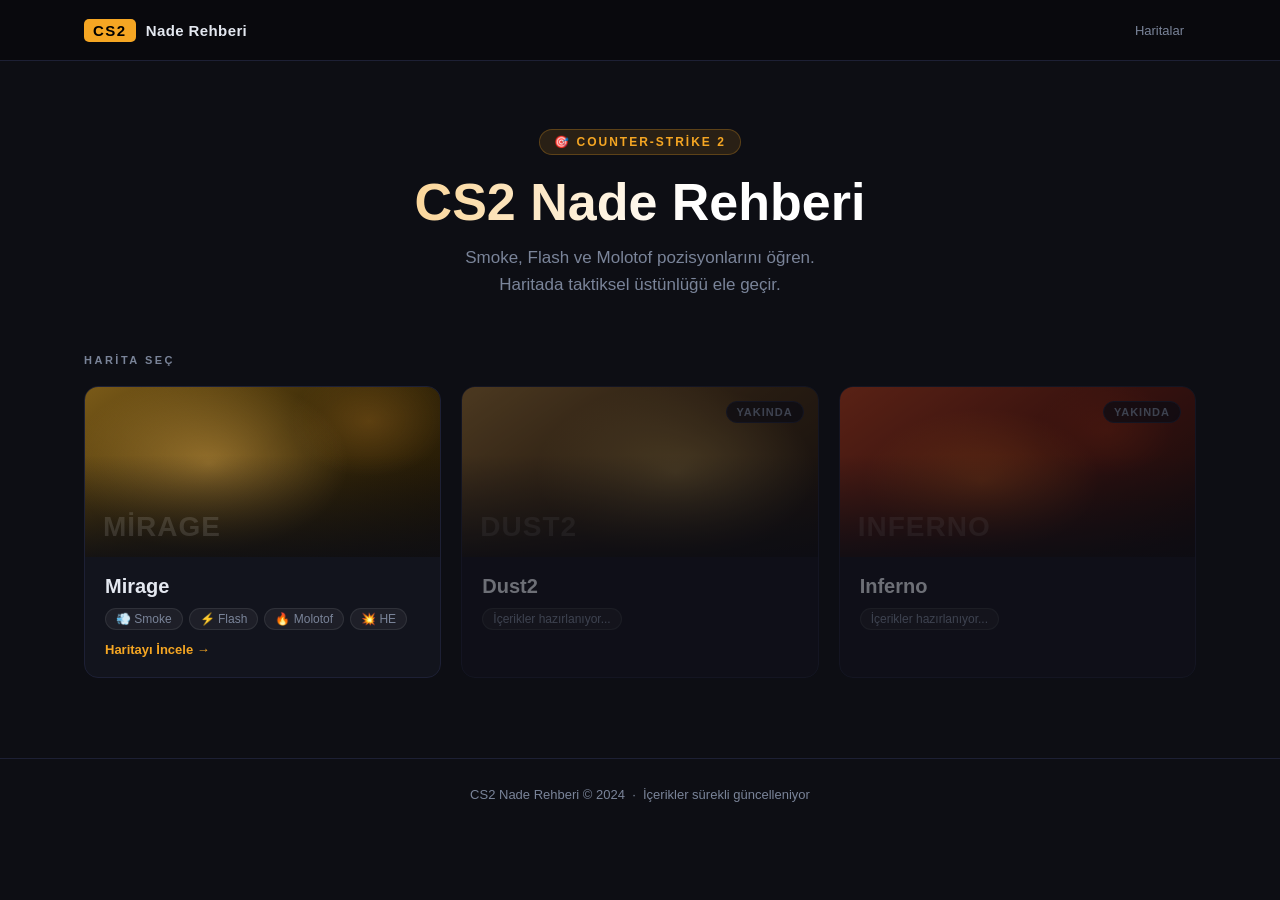
==== index.html @ f749a15d "Site Açılışı ve Mirage" ====
<!DOCTYPE html>
<html lang="tr">
<head>
  <meta charset="UTF-8" />
  <meta name="viewport" content="width=device-width, initial-scale=1.0" />
  <title>CS2 Nade Rehberi</title>
  <meta name="description" content="CS2 haritaları için smoke, flash ve molotof pozisyonları. Mirage, Dust2, Inferno video rehberi." />
  <link rel="stylesheet" href="style.css" />
</head>
<body>

  <header>
    <div class="header-inner">
      <a href="index.html" class="logo">
        <span class="logo-badge">CS2</span>
        <span class="logo-label">Nade Rehberi</span>
      </a>
      <nav>
        <a href="index.html">Haritalar</a>
      </nav>
    </div>
  </header>

  <main>
    <section class="hero">
      <span class="hero-eyebrow">🎯 Counter-Strike 2</span>
      <h1>CS2 Nade Rehberi</h1>
      <p>Smoke, Flash ve Molotof pozisyonlarını öğren.<br>Haritada taktiksel üstünlüğü ele geçir.</p>
    </section>

    <p class="section-label">Harita Seç</p>

    <div class="maps-grid">

      <!-- ─── MIRAGE ─── -->
      <a href="mirage.html" class="map-card active-map">
        <div class="map-art mirage-art">
          <span class="map-art-label">Mirage</span>
        </div>
        <div class="map-info">
          <h2>Mirage</h2>
          <div class="nade-tags">
            <span class="nade-tag">💨 Smoke</span>
            <span class="nade-tag">⚡ Flash</span>
            <span class="nade-tag">🔥 Molotof</span>
            <span class="nade-tag">💥 HE</span>
          </div>
          <div class="tag-arrow">
            Haritayı İncele →
          </div>
        </div>
      </a>

      <!-- ─── DUST2 ─── -->
      <div class="map-card inactive-map">
        <div class="map-art dust2-art">
          <span class="map-art-label">Dust2</span>
          <span class="soon-badge">Yakında</span>
        </div>
        <div class="map-info">
          <h2>Dust2</h2>
          <div class="nade-tags">
            <span class="nade-tag">İçerikler hazırlanıyor...</span>
          </div>
        </div>
      </div>

      <!-- ─── INFERNO ─── -->
      <div class="map-card inactive-map">
        <div class="map-art inferno-art">
          <span class="map-art-label">Inferno</span>
          <span class="soon-badge">Yakında</span>
        </div>
        <div class="map-info">
          <h2>Inferno</h2>
          <div class="nade-tags">
            <span class="nade-tag">İçerikler hazırlanıyor...</span>
          </div>
        </div>
      </div>

    </div>
  </main>

  <footer>
    <p>CS2 Nade Rehberi &copy; 2024 &nbsp;·&nbsp; İçerikler sürekli güncelleniyor</p>
  </footer>

</body>
</html>
---- style.css ----
/* ================================================
   CS2 Nade Rehberi — Stylesheet
   ================================================ */

:root {
  --bg:          #0d0e14;
  --bg-card:     #12141d;
  --bg-card-h:   #191c28;
  --bg-nav:      #09090d;
  --accent:      #f5a623;
  --accent-h:    #ffc04d;
  --t-col:       #c0392b;
  --t-col-h:     #e74c3c;
  --ct-col:      #1a6ea0;
  --ct-col-h:    #2980b9;
  --smoke-col:   #5d7fa3;
  --flash-col:   #e8c520;
  --mol-col:     #e07020;
  --he-col:      #27ae60;
  --text:        #e4e8f0;
  --text-m:      #7a8499;
  --border:      #1d2035;
  --radius:      14px;
  --radius-sm:   8px;
  --shadow:      0 4px 24px rgba(0,0,0,0.5);
}

*, *::before, *::after { margin:0; padding:0; box-sizing:border-box; }

html { scroll-behavior: smooth; }

body {
  background: var(--bg);
  color: var(--text);
  font-family: 'Segoe UI', -apple-system, BlinkMacSystemFont, 'Helvetica Neue', sans-serif;
  min-height: 100vh;
  -webkit-font-smoothing: antialiased;
}

/* ── HEADER ───────────────────────────────────── */
header {
  background: var(--bg-nav);
  border-bottom: 1px solid var(--border);
  position: sticky;
  top: 0;
  z-index: 200;
  backdrop-filter: blur(12px);
}

.header-inner {
  max-width: 1160px;
  margin: 0 auto;
  padding: 0 24px;
  height: 60px;
  display: flex;
  align-items: center;
  justify-content: space-between;
}

.logo {
  display: flex;
  align-items: center;
  gap: 10px;
  text-decoration: none;
}

.logo-badge {
  background: var(--accent);
  color: #000;
  font-weight: 900;
  font-size: 15px;
  padding: 3px 9px;
  border-radius: 5px;
  letter-spacing: 1.5px;
}

.logo-label {
  font-size: 15px;
  font-weight: 600;
  color: var(--text);
  letter-spacing: 0.4px;
}

nav { display:flex; gap:6px; }

nav a {
  color: var(--text-m);
  text-decoration: none;
  font-size: 13px;
  padding: 6px 12px;
  border-radius: var(--radius-sm);
  transition: color 0.2s, background 0.2s;
}

nav a:hover { color: var(--text); background: rgba(255,255,255,0.05); }

/* ── BREADCRUMB ───────────────────────────────── */
.breadcrumb {
  max-width: 1160px;
  margin: 0 auto;
  padding: 18px 24px 0;
  display: flex;
  align-items: center;
  gap: 8px;
  font-size: 13px;
  color: var(--text-m);
}

.breadcrumb a { color: var(--text-m); text-decoration:none; transition: color 0.2s; }
.breadcrumb a:hover { color: var(--accent); }
.breadcrumb .sep { opacity: 0.35; font-size: 11px; }
.breadcrumb .current { color: var(--text); }

/* ── MAIN ─────────────────────────────────────── */
main {
  max-width: 1160px;
  margin: 0 auto;
  padding: 48px 24px 80px;
}

/* ── HERO ─────────────────────────────────────── */
.hero {
  text-align: center;
  padding: 20px 0 56px;
}

.hero-eyebrow {
  display: inline-block;
  background: rgba(245,166,35,0.12);
  border: 1px solid rgba(245,166,35,0.25);
  color: var(--accent);
  font-size: 12px;
  font-weight: 700;
  letter-spacing: 2px;
  text-transform: uppercase;
  padding: 5px 14px;
  border-radius: 20px;
  margin-bottom: 20px;
}

.hero h1 {
  font-size: 52px;
  font-weight: 900;
  line-height: 1.05;
  background: linear-gradient(100deg, var(--accent) 0%, #fff 55%);
  -webkit-background-clip: text;
  -webkit-text-fill-color: transparent;
  background-clip: text;
  margin-bottom: 14px;
}

.hero p {
  color: var(--text-m);
  font-size: 17px;
  max-width: 480px;
  margin: 0 auto;
  line-height: 1.6;
}

/* ── MAP GRID ─────────────────────────────────── */
.section-label {
  font-size: 11px;
  font-weight: 700;
  letter-spacing: 2.5px;
  text-transform: uppercase;
  color: var(--text-m);
  margin-bottom: 20px;
}

.maps-grid {
  display: grid;
  grid-template-columns: repeat(auto-fill, minmax(320px, 1fr));
  gap: 20px;
}

.map-card {
  position: relative;
  background: var(--bg-card);
  border: 1px solid var(--border);
  border-radius: var(--radius);
  overflow: hidden;
  text-decoration: none;
  color: var(--text);
  display: block;
  transition: transform 0.22s ease, border-color 0.22s, box-shadow 0.22s;
}

.map-card.active-map:hover {
  transform: translateY(-5px);
  border-color: var(--accent);
  box-shadow: 0 12px 40px rgba(245,166,35,0.18);
}

.map-card.inactive-map {
  opacity: 0.45;
  cursor: default;
  pointer-events: none;
}

/* Map art banners */
.map-art {
  height: 170px;
  position: relative;
  overflow: hidden;
}

.map-art::after {
  content: '';
  position: absolute;
  inset: 0;
  background: linear-gradient(to bottom, transparent 40%, rgba(13,14,20,0.85) 100%);
}

.mirage-art {
  background:
    radial-gradient(ellipse 60% 80% at 35% 45%, rgba(210,160,70,0.55) 0%, transparent 65%),
    radial-gradient(ellipse 40% 60% at 80% 20%, rgba(150,100,30,0.4) 0%, transparent 55%),
    linear-gradient(145deg, #7a5a18 0%, #3d2c08 45%, #1a1205 100%);
}

.dust2-art {
  background:
    radial-gradient(ellipse 60% 80% at 60% 50%, rgba(220,180,90,0.5) 0%, transparent 65%),
    linear-gradient(145deg, #9a7030 0%, #4a3010 50%, #1a1008 100%);
}

.inferno-art {
  background:
    radial-gradient(ellipse 55% 70% at 40% 55%, rgba(240,110,25,0.55) 0%, transparent 60%),
    radial-gradient(ellipse 35% 50% at 75% 25%, rgba(180,50,10,0.4) 0%, transparent 55%),
    linear-gradient(145deg, #b83c18 0%, #6a1808 50%, #1a0804 100%);
}

.map-art-label {
  position: absolute;
  bottom: 14px;
  left: 18px;
  z-index: 2;
  font-size: 28px;
  font-weight: 900;
  letter-spacing: 1px;
  color: rgba(255,255,255,0.12);
  text-transform: uppercase;
  user-select: none;
}

.soon-badge {
  position: absolute;
  top: 14px;
  right: 14px;
  z-index: 3;
  background: rgba(10,10,18,0.75);
  border: 1px solid var(--border);
  color: var(--text-m);
  font-size: 11px;
  font-weight: 700;
  letter-spacing: 1px;
  text-transform: uppercase;
  padding: 4px 10px;
  border-radius: 20px;
  backdrop-filter: blur(8px);
}

.map-info { padding: 18px 20px 20px; }

.map-info h2 {
  font-size: 20px;
  font-weight: 800;
  margin-bottom: 10px;
}

.nade-tags { display:flex; gap:6px; flex-wrap:wrap; }

.nade-tag {
  background: rgba(255,255,255,0.05);
  border: 1px solid rgba(255,255,255,0.08);
  color: var(--text-m);
  font-size: 12px;
  padding: 3px 10px;
  border-radius: 20px;
}

.tag-arrow {
  display: flex;
  align-items: center;
  gap: 6px;
  font-size: 13px;
  color: var(--accent);
  font-weight: 600;
  margin-top: 12px;
}

/* ── MAP HERO BANNER ──────────────────────────── */
.map-hero {
  height: 220px;
  border-radius: var(--radius);
  position: relative;
  overflow: hidden;
  margin-bottom: 40px;
  display: flex;
  align-items: flex-end;
  border: 1px solid var(--border);
}

.map-hero-overlay {
  position: absolute;
  inset: 0;
  background: linear-gradient(90deg, rgba(13,14,20,0.9) 0%, rgba(13,14,20,0.3) 100%);
}

.map-hero-content {
  position: relative;
  z-index: 2;
  padding: 30px 36px;
}

.map-hero-content h1 {
  font-size: 40px;
  font-weight: 900;
  margin-bottom: 8px;
  color: #fff;
}

.map-hero-content p {
  color: var(--text-m);
  font-size: 15px;
}

.map-label-bg {
  position: absolute;
  right: -10px;
  bottom: -20px;
  font-size: 160px;
  font-weight: 900;
  text-transform: uppercase;
  color: rgba(255,255,255,0.03);
  user-select: none;
  line-height: 1;
  z-index: 1;
}

/* ── SIDE SELECTOR ────────────────────────────── */
.side-selector {
  display: grid;
  grid-template-columns: 1fr 1fr;
  gap: 14px;
  margin-bottom: 40px;
}

.side-btn {
  border: 2px solid var(--border);
  border-radius: var(--radius);
  background: var(--bg-card);
  color: var(--text-m);
  padding: 22px 20px;
  font-size: 15px;
  font-weight: 700;
  letter-spacing: 0.5px;
  cursor: pointer;
  transition: all 0.2s;
  display: flex;
  align-items: center;
  justify-content: center;
  gap: 10px;
}

.side-btn .dot {
  width: 10px;
  height: 10px;
  border-radius: 50%;
  flex-shrink: 0;
}

.t-btn .dot { background: var(--t-col); }
.ct-btn .dot { background: var(--ct-col); }

.t-btn:hover, .t-btn.active {
  border-color: var(--t-col);
  background: rgba(192,57,43,0.08);
  color: #e74c3c;
  box-shadow: 0 0 0 1px rgba(192,57,43,0.2);
}

.ct-btn:hover, .ct-btn.active {
  border-color: var(--ct-col);
  background: rgba(26,110,160,0.08);
  color: #3498db;
  box-shadow: 0 0 0 1px rgba(26,110,160,0.2);
}

/* ── NADE TYPE TABS ───────────────────────────── */
.nade-tabs {
  display: flex;
  gap: 8px;
  margin-bottom: 32px;
  flex-wrap: wrap;
}

.nade-tab {
  border: 1px solid var(--border);
  border-radius: var(--radius-sm);
  background: var(--bg-card);
  color: var(--text-m);
  font-size: 13px;
  font-weight: 600;
  padding: 9px 18px;
  cursor: pointer;
  transition: all 0.18s;
  display: flex;
  align-items: center;
  gap: 6px;
}

.nade-tab:hover { color: var(--text); border-color: rgba(255,255,255,0.18); }

.nade-tab.active[data-type="smoke"]   { background:rgba(93,127,163,0.14); border-color:var(--smoke-col); color:#80b8d8; }
.nade-tab.active[data-type="flash"]   { background:rgba(232,197,32,0.1);  border-color:var(--flash-col); color:var(--flash-col); }
.nade-tab.active[data-type="molotov"] { background:rgba(224,112,32,0.1);  border-color:var(--mol-col);   color:var(--mol-col); }
.nade-tab.active[data-type="he"]      { background:rgba(39,174,96,0.1);   border-color:var(--he-col);    color:var(--he-col); }

/* ── NADE SECTION HEADER ──────────────────────── */
.nade-section-header {
  display: flex;
  align-items: center;
  justify-content: space-between;
  margin-bottom: 24px;
}

.nade-section-title {
  font-size: 11px;
  font-weight: 700;
  letter-spacing: 2px;
  text-transform: uppercase;
  color: var(--text-m);
}

.nade-count {
  font-size: 12px;
  color: var(--text-m);
  background: var(--bg-card);
  border: 1px solid var(--border);
  padding: 3px 10px;
  border-radius: 20px;
}

/* ── VIDEO GRID ───────────────────────────────── */
.video-grid {
  display: grid;
  grid-template-columns: repeat(auto-fill, minmax(260px, 1fr));
  gap: 20px;
}

.video-card {
  background: var(--bg-card);
  border: 1px solid var(--border);
  border-radius: var(--radius);
  overflow: hidden;
  transition: transform 0.2s, box-shadow 0.2s, border-color 0.2s;
}

.video-card:hover {
  transform: translateY(-3px);
  box-shadow: 0 10px 32px rgba(0,0,0,0.5);
  border-color: rgba(255,255,255,0.12);
}

/* 9:16 Aspect Ratio for YouTube Shorts */
.video-wrap {
  position: relative;
  padding-bottom: 177.78%;
  height: 0;
  overflow: hidden;
  background: #000;
}

.video-wrap iframe {
  position: absolute;
  inset: 0;
  width: 100%;
  height: 100%;
  border: none;
  display: block;
}

.video-meta {
  padding: 14px 16px 16px;
}

.video-title {
  font-size: 14px;
  font-weight: 700;
  line-height: 1.4;
  margin-bottom: 8px;
  color: var(--text);
}

.video-tags {
  display: flex;
  align-items: center;
  gap: 6px;
  flex-wrap: wrap;
}

.v-badge {
  font-size: 11px;
  font-weight: 700;
  letter-spacing: 0.5px;
  padding: 3px 9px;
  border-radius: 12px;
  text-transform: uppercase;
}

.v-badge.smoke   { background: rgba(93,127,163,0.18); color:#80b8d8; }
.v-badge.flash   { background: rgba(232,197,32,0.15); color:var(--flash-col); }
.v-badge.molotov { background: rgba(224,112,32,0.15); color:var(--mol-col); }
.v-badge.he      { background: rgba(39,174,96,0.15);  color:var(--he-col); }

.v-side {
  font-size: 11px;
  color: var(--text-m);
}

/* ── COMING SOON ──────────────────────────────── */
.nade-content { display: none; }
.nade-content.active { display: block; }

.soon-section {
  text-align: center;
  padding: 90px 20px;
}

.soon-icon {
  font-size: 56px;
  margin-bottom: 18px;
  opacity: 0.25;
}

.soon-section h3 {
  font-size: 18px;
  font-weight: 700;
  color: var(--text);
  margin-bottom: 8px;
}

.soon-section p {
  color: var(--text-m);
  font-size: 14px;
}

/* ── FOOTER ───────────────────────────────────── */
footer {
  border-top: 1px solid var(--border);
  padding: 28px 24px;
  text-align: center;
  color: var(--text-m);
  font-size: 13px;
}

footer a { color: var(--accent); text-decoration: none; }
footer a:hover { text-decoration: underline; }

/* ── RESPONSIVE ───────────────────────────────── */
@media (max-width: 768px) {
  .hero h1 { font-size: 36px; }
  .map-hero-content h1 { font-size: 28px; }
  .map-hero { height: 160px; }
  .side-selector { grid-template-columns: 1fr 1fr; gap: 10px; }
  .side-btn { padding: 16px 12px; font-size: 13px; }
  .video-grid { grid-template-columns: repeat(auto-fill, minmax(220px, 1fr)); }
}

@media (max-width: 520px) {
  main { padding: 28px 16px 60px; }
  .hero { padding: 10px 0 40px; }
  .hero h1 { font-size: 28px; }
  .side-selector { grid-template-columns: 1fr 1fr; }
  .video-grid { grid-template-columns: 1fr 1fr; }
  .nade-tabs { gap: 6px; }
  .nade-tab { padding: 8px 12px; font-size: 12px; }
}

@media (max-width: 380px) {
  .video-grid { grid-template-columns: 1fr; }
}
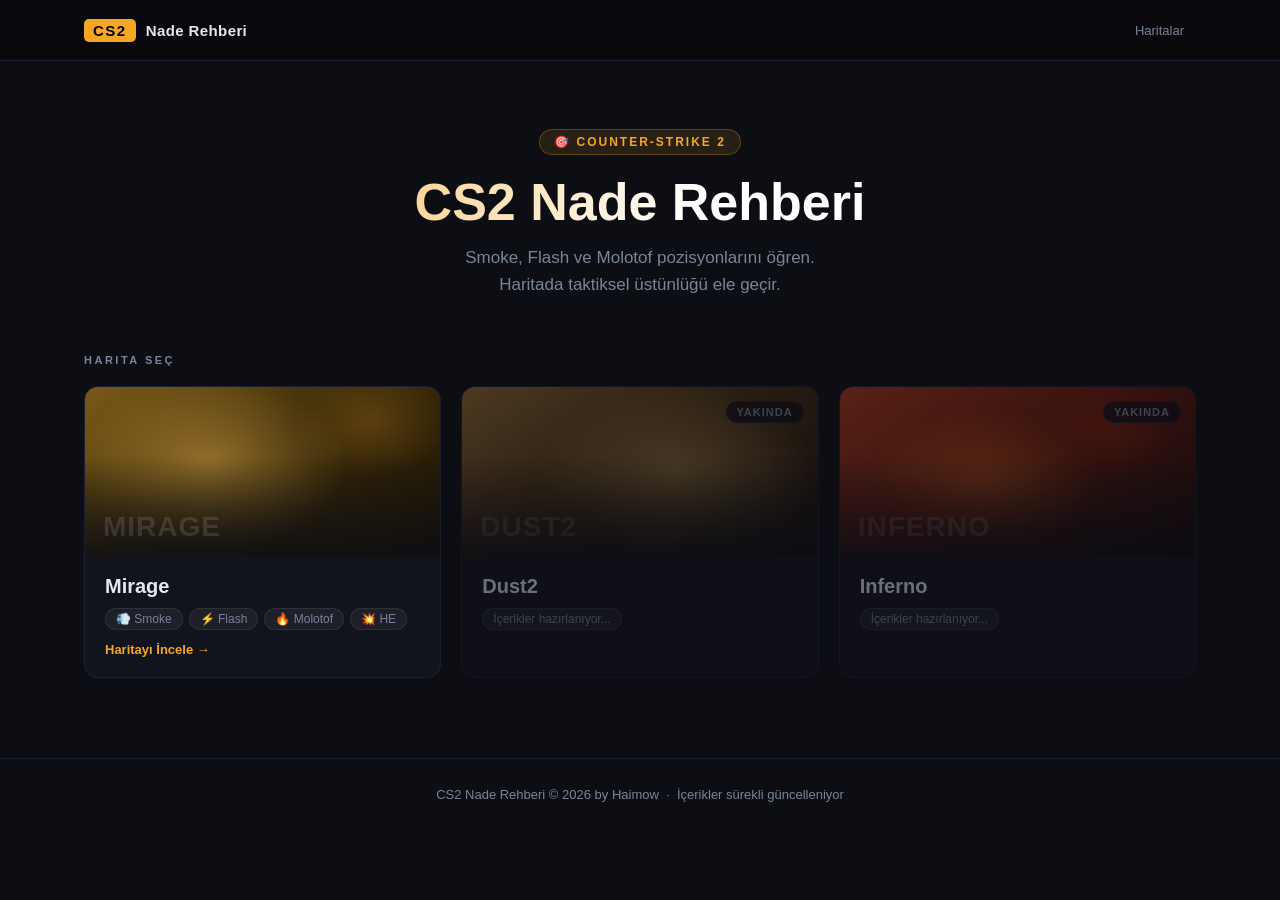
==== commit e06fd6ff: "Add files via upload" ====
--- a/index.html
+++ b/index.html
@@ -23,19 +23,19 @@
 
   <main>
     <section class="hero">
-      <span class="hero-eyebrow">🎯 Counter-Strike 2</span>
+      <span class="hero-eyebrow">🎯 COUNTER-STRIKE 2</span>
       <h1>CS2 Nade Rehberi</h1>
       <p>Smoke, Flash ve Molotof pozisyonlarını öğren.<br>Haritada taktiksel üstünlüğü ele geçir.</p>
     </section>
 
-    <p class="section-label">Harita Seç</p>
+    <p class="section-label">HARITA SEÇ</p>
 
     <div class="maps-grid">
 
       <!-- ─── MIRAGE ─── -->
       <a href="mirage.html" class="map-card active-map">
         <div class="map-art mirage-art">
-          <span class="map-art-label">Mirage</span>
+          <span class="map-art-label">MIRAGE</span>
         </div>
         <div class="map-info">
           <h2>Mirage</h2>
@@ -54,7 +54,7 @@
       <!-- ─── DUST2 ─── -->
       <div class="map-card inactive-map">
         <div class="map-art dust2-art">
-          <span class="map-art-label">Dust2</span>
+          <span class="map-art-label">DUST2</span>
           <span class="soon-badge">Yakında</span>
         </div>
         <div class="map-info">
@@ -68,7 +68,7 @@
       <!-- ─── INFERNO ─── -->
       <div class="map-card inactive-map">
         <div class="map-art inferno-art">
-          <span class="map-art-label">Inferno</span>
+          <span class="map-art-label">INFERNO</span>
           <span class="soon-badge">Yakında</span>
         </div>
         <div class="map-info">
@@ -83,7 +83,7 @@
   </main>
 
   <footer>
-    <p>CS2 Nade Rehberi &copy; 2024 &nbsp;·&nbsp; İçerikler sürekli güncelleniyor</p>
+    <p>CS2 Nade Rehberi &copy; 2026 by Haimow &nbsp;·&nbsp; İçerikler sürekli güncelleniyor</p>
   </footer>
 
 </body>
--- a/style.css
+++ b/style.css
@@ -132,7 +132,6 @@
   font-size: 12px;
   font-weight: 700;
   letter-spacing: 2px;
-  text-transform: uppercase;
   padding: 5px 14px;
   border-radius: 20px;
   margin-bottom: 20px;
@@ -162,7 +161,6 @@
   font-size: 11px;
   font-weight: 700;
   letter-spacing: 2.5px;
-  text-transform: uppercase;
   color: var(--text-m);
   margin-bottom: 20px;
 }
@@ -240,7 +238,6 @@
   font-weight: 900;
   letter-spacing: 1px;
   color: rgba(255,255,255,0.12);
-  text-transform: uppercase;
   user-select: none;
 }
 
@@ -332,7 +329,6 @@
   bottom: -20px;
   font-size: 160px;
   font-weight: 900;
-  text-transform: uppercase;
   color: rgba(255,255,255,0.03);
   user-select: none;
   line-height: 1;
@@ -430,7 +426,6 @@
   font-size: 11px;
   font-weight: 700;
   letter-spacing: 2px;
-  text-transform: uppercase;
   color: var(--text-m);
 }
 
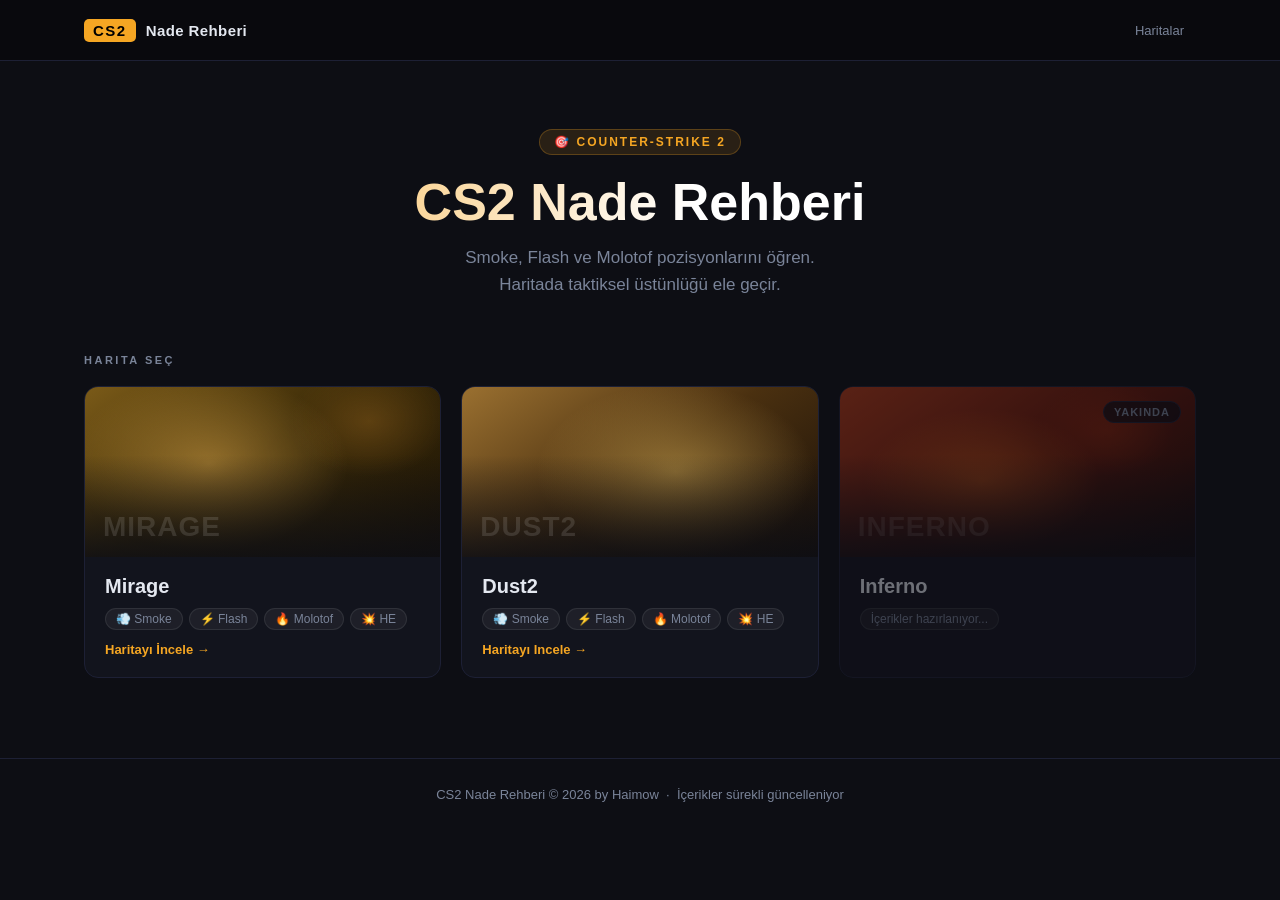
==== commit 45ac7930: "Add files via upload" ====
--- a/index.html
+++ b/index.html
@@ -52,18 +52,23 @@
       </a>
 
       <!-- ─── DUST2 ─── -->
-      <div class="map-card inactive-map">
+      <a href="dust2.html" class="map-card active-map">
         <div class="map-art dust2-art">
           <span class="map-art-label">DUST2</span>
-          <span class="soon-badge">Yakında</span>
         </div>
         <div class="map-info">
           <h2>Dust2</h2>
           <div class="nade-tags">
-            <span class="nade-tag">İçerikler hazırlanıyor...</span>
+            <span class="nade-tag">💨 Smoke</span>
+            <span class="nade-tag">⚡ Flash</span>
+            <span class="nade-tag">🔥 Molotof</span>
+            <span class="nade-tag">💥 HE</span>
+          </div>
+          <div class="tag-arrow">
+            Haritayı Incele →
           </div>
         </div>
-      </div>
+      </a>
 
       <!-- ─── INFERNO ─── -->
       <div class="map-card inactive-map">
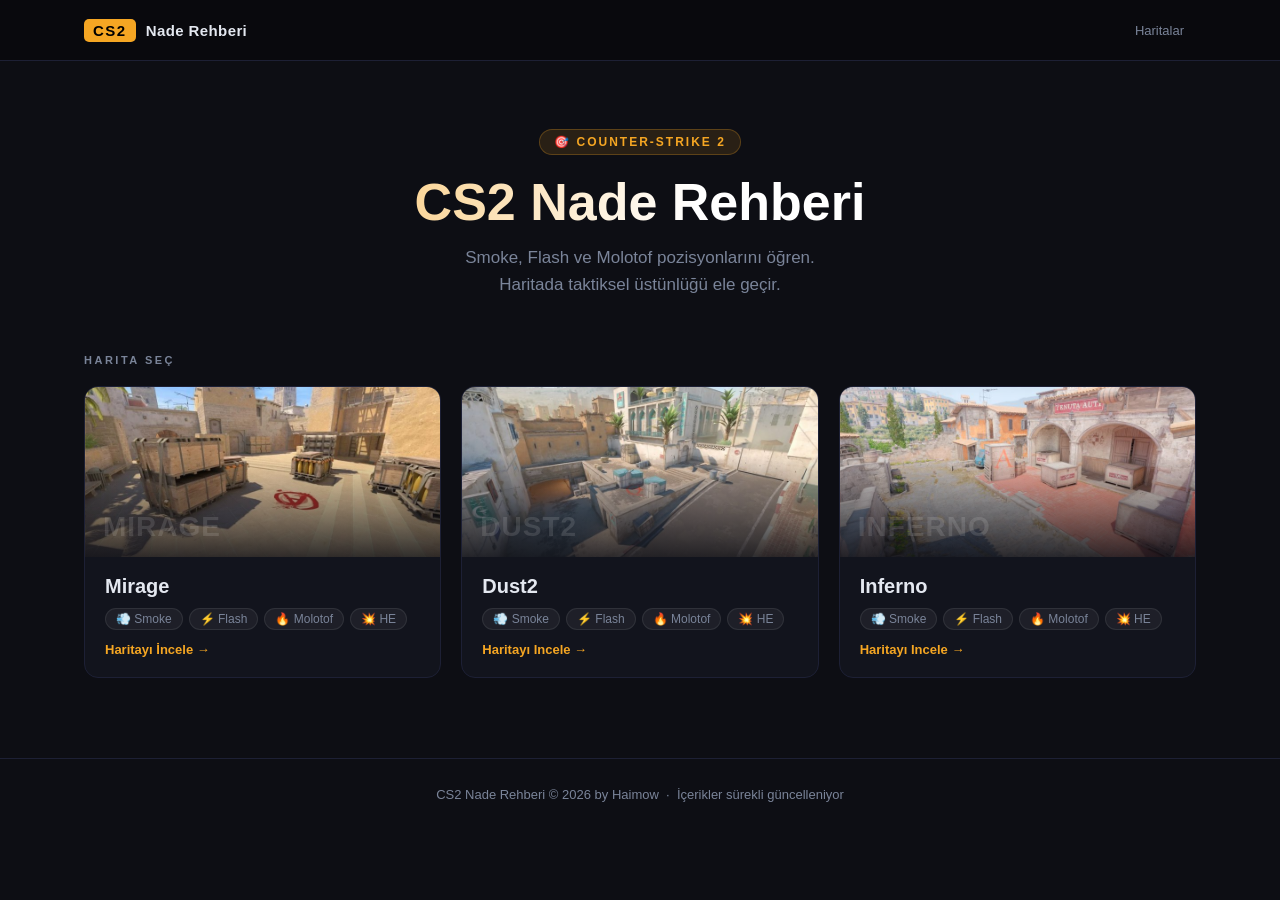
==== commit 392f5f88: "Add files via upload" ====
--- a/index.html
+++ b/index.html
@@ -5,6 +5,7 @@
   <meta name="viewport" content="width=device-width, initial-scale=1.0" />
   <title>CS2 Nade Rehberi</title>
   <meta name="description" content="CS2 haritaları için smoke, flash ve molotof pozisyonları. Mirage, Dust2, Inferno video rehberi." />
+  <link rel="icon" href="favicon.svg" type="image/svg+xml" />
   <link rel="stylesheet" href="style.css" />
 </head>
 <body>
@@ -71,18 +72,23 @@
       </a>
 
       <!-- ─── INFERNO ─── -->
-      <div class="map-card inactive-map">
+      <a href="inferno.html" class="map-card active-map">
         <div class="map-art inferno-art">
           <span class="map-art-label">INFERNO</span>
-          <span class="soon-badge">Yakında</span>
         </div>
         <div class="map-info">
           <h2>Inferno</h2>
           <div class="nade-tags">
-            <span class="nade-tag">İçerikler hazırlanıyor...</span>
+            <span class="nade-tag">💨 Smoke</span>
+            <span class="nade-tag">⚡ Flash</span>
+            <span class="nade-tag">🔥 Molotof</span>
+            <span class="nade-tag">💥 HE</span>
+          </div>
+          <div class="tag-arrow">
+            Haritayı Incele →
           </div>
         </div>
-      </div>
+      </a>
 
     </div>
   </main>
--- a/style.css
+++ b/style.css
@@ -210,23 +210,21 @@
 }
 
 .mirage-art {
-  background:
-    radial-gradient(ellipse 60% 80% at 35% 45%, rgba(210,160,70,0.55) 0%, transparent 65%),
-    radial-gradient(ellipse 40% 60% at 80% 20%, rgba(150,100,30,0.4) 0%, transparent 55%),
-    linear-gradient(145deg, #7a5a18 0%, #3d2c08 45%, #1a1205 100%);
+  background-image: url('img/mirage.jpg');
+  background-size: cover;
+  background-position: center;
 }
 
 .dust2-art {
-  background:
-    radial-gradient(ellipse 60% 80% at 60% 50%, rgba(220,180,90,0.5) 0%, transparent 65%),
-    linear-gradient(145deg, #9a7030 0%, #4a3010 50%, #1a1008 100%);
+  background-image: url('img/dust2.jpg');
+  background-size: cover;
+  background-position: center;
 }
 
 .inferno-art {
-  background:
-    radial-gradient(ellipse 55% 70% at 40% 55%, rgba(240,110,25,0.55) 0%, transparent 60%),
-    radial-gradient(ellipse 35% 50% at 75% 25%, rgba(180,50,10,0.4) 0%, transparent 55%),
-    linear-gradient(145deg, #b83c18 0%, #6a1808 50%, #1a0804 100%);
+  background-image: url('img/inferno.jpg');
+  background-size: cover;
+  background-position: center;
 }
 
 .map-art-label {
